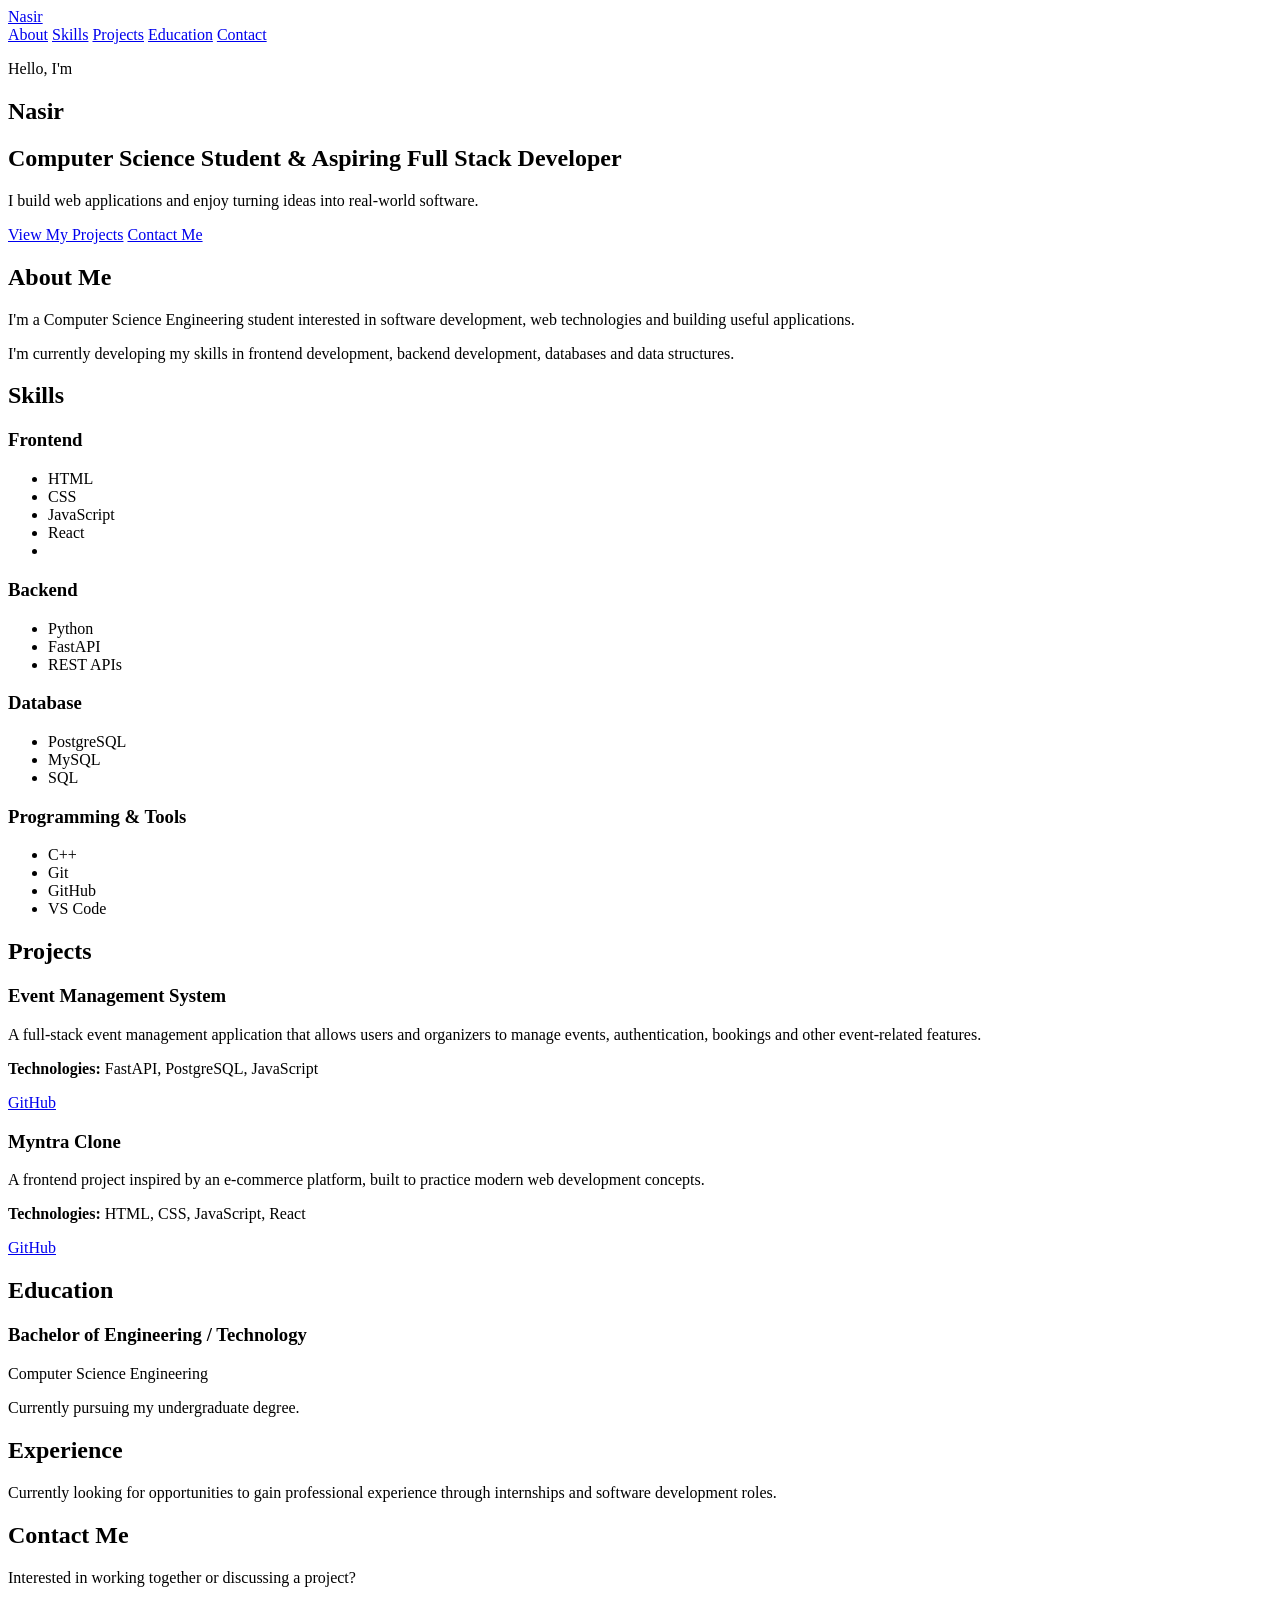
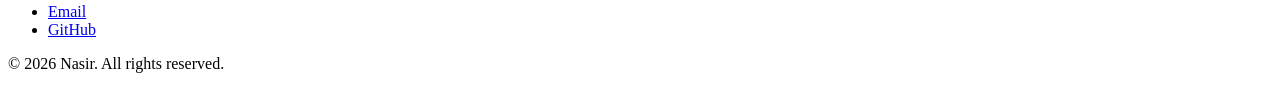
==== index.html @ 5a4107eb "created portfolio HTML structure" ====
<!DOCTYPE html>
<html lang="en">

<head>
    <meta charset="UTF-8">

    <meta name="viewport" content="width=device-width, initial-scale=1.0">

    <meta name="description"
        content="Nasir's personal portfolio website showcasing his skills, projects, education and experience.">

    <title>Nasir | Full Stack Developer</title>
</head>

<body>

    <!-- ================= HEADER ================= -->

    <header>

        <nav>

            <a href="#home">Nasir</a>

            <div>
                <a href="#about">About</a>
                <a href="#skills">Skills</a>
                <a href="#projects">Projects</a>
                <a href="#education">Education</a>
                <a href="#contact">Contact</a>
            </div>

        </nav>

    </header>


    <main>

        <!-- ================= HERO ================= -->

        <section id="home">

            <p>Hello, I'm</p>

            <h1>Nasir</h1>

            <h2>Computer Science Student & Aspiring Full Stack Developer</h2>

            <p>
                I build web applications and enjoy turning ideas into
                real-world software.
            </p>

            <a href="#projects">View My Projects</a>

            <a href="#contact">Contact Me</a>

        </section>


        <!-- ================= ABOUT ================= -->

        <section id="about">

            <h2>About Me</h2>

            <p>
                I'm a Computer Science Engineering student interested in
                software development, web technologies and building
                useful applications.
            </p>

            <p>
                I'm currently developing my skills in frontend development,
                backend development, databases and data structures.
            </p>

        </section>


        <!-- ================= SKILLS ================= -->

        <section id="skills">

            <h2>Skills</h2>

            <h3>Frontend</h3>

            <ul>
                <li>HTML</li>
                <li>CSS</li>
                <li>JavaScript</li>
                <li>React</li>
                <li></li>
            </ul>


            <h3>Backend</h3>

            <ul>
                <li>Python</li>
                <li>FastAPI</li>
                <li>REST APIs</li>
            </ul>


            <h3>Database</h3>

            <ul>
                <li>PostgreSQL</li>
                <li>MySQL</li>
                <li>SQL</li>
            </ul>


            <h3>Programming & Tools</h3>

            <ul>
                <li>C++</li>
                <li>Git</li>
                <li>GitHub</li>
                <li>VS Code</li>
            </ul>

        </section>


        <!-- ================= PROJECTS ================= -->

        <section id="projects">

            <h2>Projects</h2>


            <article>

                <h3>Event Management System</h3>

                <p>
                    A full-stack event management application that allows
                    users and organizers to manage events, authentication,
                    bookings and other event-related features.
                </p>

                <p>
                    <strong>Technologies:</strong>
                    FastAPI, PostgreSQL, JavaScript
                </p>

                <a href="#" target="_blank">GitHub</a>

            </article>



            <article>

                <h3>Myntra Clone</h3>

                <p>
                    A frontend project inspired by an e-commerce platform,
                    built to practice modern web development concepts.
                </p>

                <p>
                    <strong>Technologies:</strong>
                    HTML, CSS, JavaScript, React
                </p>

                <a href="#" target="_blank">GitHub</a>

            </article>

        </section>


        <!-- ================= EDUCATION ================= -->

        <section id="education">

            <h2>Education</h2>

            <article>

                <h3>Bachelor of Engineering / Technology</h3>

                <p>Computer Science Engineering</p>

                <p>
                    Currently pursuing my undergraduate degree.
                </p>

            </article>

        </section>


        <!-- ================= EXPERIENCE ================= -->

        <section id="experience">

            <h2>Experience</h2>

            <p>
                Currently looking for opportunities to gain professional
                experience through internships and software development roles.
            </p>

        </section>


        <!-- ================= CONTACT ================= -->

        <section id="contact">

            <h2>Contact Me</h2>

            <p>
                Interested in working together or discussing a project?
            </p>

            <ul>

                <li>
                    <a href="mailto:nsyousuf629@gmail.com">
                        Email
                    </a>
                </li>

                <li>
                    <a href="https://github.com/nasir6769" target="_blank">
                        GitHub
                    </a>
                </li>



            </ul>

        </section>

    </main>


    <!-- ================= FOOTER ================= -->

    <footer>

        <p>
            © 2026 Nasir. All rights reserved.
        </p>

    </footer>

</body>

</html>
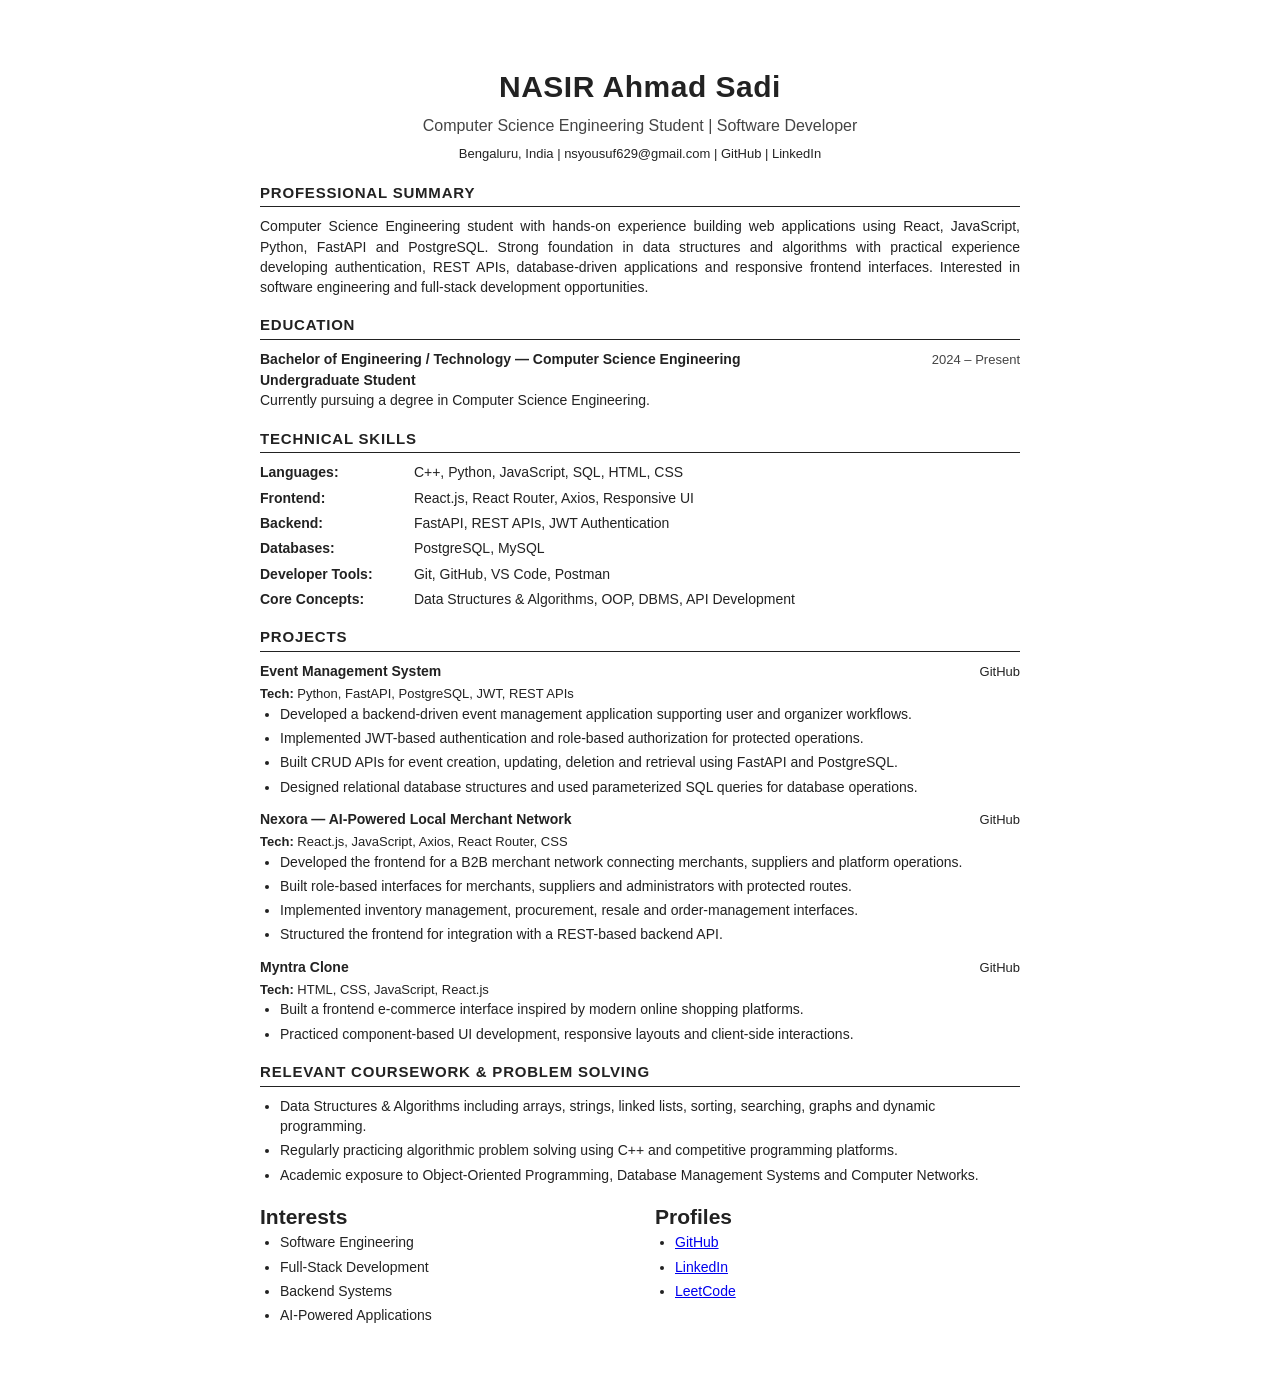
==== commit cb9105d2: "Create one-page resume" ====
--- a/index.html
+++ b/index.html
@@ -3,255 +3,511 @@
 
 <head>
     <meta charset="UTF-8">
-
     <meta name="viewport" content="width=device-width, initial-scale=1.0">
 
+    <title>Nasir Yousuf | Software Developer</title>
+
     <meta name="description"
-        content="Nasir's personal portfolio website showcasing his skills, projects, education and experience.">
-
-    <title>Nasir | Full Stack Developer</title>
+        content="Nasir Yousuf - Computer Science Engineering student and software developer.">
+
+    <style>
+        * {
+            margin: 0;
+            padding: 0;
+            box-sizing: border-box;
+        }
+
+        body {
+            font-family: Arial, Helvetica, sans-serif;
+            color: #222;
+            background: #fff;
+            line-height: 1.45;
+            font-size: 14px;
+        }
+
+        .resume {
+            width: 850px;
+            max-width: 95%;
+            margin: 30px auto;
+            padding: 35px 45px;
+        }
+
+        header {
+            text-align: center;
+            margin-bottom: 18px;
+        }
+
+        header h1 {
+            font-size: 30px;
+            margin-bottom: 5px;
+            letter-spacing: 0.5px;
+        }
+
+        header h2 {
+            font-size: 16px;
+            font-weight: normal;
+            margin-bottom: 8px;
+            color: #444;
+        }
+
+        .contact {
+            font-size: 13px;
+        }
+
+        .contact a {
+            color: #222;
+            text-decoration: none;
+        }
+
+        section {
+            margin-top: 17px;
+        }
+
+        section > h2 {
+            font-size: 15px;
+            text-transform: uppercase;
+            border-bottom: 1.5px solid #222;
+            padding-bottom: 3px;
+            margin-bottom: 9px;
+            letter-spacing: 0.8px;
+        }
+
+        .summary {
+            text-align: justify;
+        }
+
+        .education-header,
+        .project-header {
+            display: flex;
+            justify-content: space-between;
+            align-items: baseline;
+        }
+
+        .education-header h3,
+        .project-header h3 {
+            font-size: 14px;
+        }
+
+        .date {
+            font-size: 13px;
+            color: #444;
+        }
+
+        .institution {
+            font-weight: bold;
+        }
+
+        ul {
+            padding-left: 20px;
+        }
+
+        li {
+            margin-bottom: 4px;
+        }
+
+        .skills p {
+            margin-bottom: 5px;
+        }
+
+        .skills strong {
+            display: inline-block;
+            width: 150px;
+        }
+
+        .project {
+            margin-bottom: 12px;
+        }
+
+        .project-header a {
+            color: #222;
+            text-decoration: none;
+            font-size: 13px;
+        }
+
+        .project-tech {
+            margin-top: 3px;
+            font-size: 13px;
+        }
+
+        .project-tech strong {
+            font-weight: bold;
+        }
+
+        .two-column {
+            display: grid;
+            grid-template-columns: 1fr 1fr;
+            gap: 30px;
+        }
+
+        @media print {
+            body {
+                font-size: 12px;
+            }
+
+            .resume {
+                width: 100%;
+                max-width: none;
+                margin: 0;
+                padding: 20px 30px;
+            }
+
+            section {
+                margin-top: 12px;
+            }
+        }
+
+        @media (max-width: 700px) {
+            .resume {
+                padding: 20px;
+            }
+
+            .two-column {
+                grid-template-columns: 1fr;
+            }
+
+            .education-header,
+            .project-header {
+                flex-direction: column;
+            }
+        }
+    </style>
 </head>
 
 <body>
 
-    <!-- ================= HEADER ================= -->
-
-    <header>
-
-        <nav>
-
-            <a href="#home">Nasir</a>
-
-            <div>
-                <a href="#about">About</a>
-                <a href="#skills">Skills</a>
-                <a href="#projects">Projects</a>
-                <a href="#education">Education</a>
-                <a href="#contact">Contact</a>
-            </div>
-
-        </nav>
-
-    </header>
-
-
-    <main>
-
-        <!-- ================= HERO ================= -->
-
-        <section id="home">
-
-            <p>Hello, I'm</p>
-
-            <h1>Nasir</h1>
-
-            <h2>Computer Science Student & Aspiring Full Stack Developer</h2>
-
-            <p>
-                I build web applications and enjoy turning ideas into
-                real-world software.
-            </p>
-
-            <a href="#projects">View My Projects</a>
-
-            <a href="#contact">Contact Me</a>
+    <div class="resume">
+
+        <!-- ================= HEADER ================= -->
+
+        <header>
+
+            <h1>NASIR Ahmad Sadi</h1>
+
+            <h2>Computer Science Engineering Student | Software Developer</h2>
+
+            <div class="contact">
+                Bengaluru, India |
+                <a href="mailto:nsyousuf629@gmail.com">
+                    nsyousuf629@gmail.com
+                </a>
+                |
+                <a href="https://github.com/nasir6769" target="_blank">
+                    GitHub
+                </a>
+                |
+                <a href="https://linkedin.com/" target="_blank">
+                    LinkedIn
+                </a>
+            </div>
+
+        </header>
+
+
+        <!-- ================= SUMMARY ================= -->
+
+        <section>
+
+            <h2>Professional Summary</h2>
+
+            <p class="summary">
+                Computer Science Engineering student with hands-on experience
+                building web applications using React, JavaScript, Python,
+                FastAPI and PostgreSQL. Strong foundation in data structures
+                and algorithms with practical experience developing
+                authentication, REST APIs, database-driven applications and
+                responsive frontend interfaces. Interested in software
+                engineering and full-stack development opportunities.
+            </p>
 
         </section>
 
 
-        <!-- ================= ABOUT ================= -->
-
-        <section id="about">
-
-            <h2>About Me</h2>
-
-            <p>
-                I'm a Computer Science Engineering student interested in
-                software development, web technologies and building
-                useful applications.
-            </p>
-
-            <p>
-                I'm currently developing my skills in frontend development,
-                backend development, databases and data structures.
+        <!-- ================= EDUCATION ================= -->
+
+        <section>
+
+            <h2>Education</h2>
+
+            <div class="education-header">
+
+                <h3>
+                    Bachelor of Engineering / Technology —
+                    Computer Science Engineering
+                </h3>
+
+                <span class="date">
+                    2024 – Present
+                </span>
+
+            </div>
+
+            <p class="institution">
+                Undergraduate Student
+            </p>
+
+            <p>
+                Currently pursuing a degree in Computer Science Engineering.
             </p>
 
         </section>
 
 
-        <!-- ================= SKILLS ================= -->
-
-        <section id="skills">
-
-            <h2>Skills</h2>
-
-            <h3>Frontend</h3>
-
-            <ul>
-                <li>HTML</li>
-                <li>CSS</li>
-                <li>JavaScript</li>
-                <li>React</li>
-                <li></li>
-            </ul>
-
-
-            <h3>Backend</h3>
-
-            <ul>
-                <li>Python</li>
-                <li>FastAPI</li>
-                <li>REST APIs</li>
-            </ul>
-
-
-            <h3>Database</h3>
-
-            <ul>
-                <li>PostgreSQL</li>
-                <li>MySQL</li>
-                <li>SQL</li>
-            </ul>
-
-
-            <h3>Programming & Tools</h3>
-
-            <ul>
-                <li>C++</li>
-                <li>Git</li>
-                <li>GitHub</li>
-                <li>VS Code</li>
-            </ul>
+        <!-- ================= TECHNICAL SKILLS ================= -->
+
+        <section class="skills">
+
+            <h2>Technical Skills</h2>
+
+            <p>
+                <strong>Languages:</strong>
+                C++, Python, JavaScript, SQL, HTML, CSS
+            </p>
+
+            <p>
+                <strong>Frontend:</strong>
+                React.js, React Router, Axios, Responsive UI
+            </p>
+
+            <p>
+                <strong>Backend:</strong>
+                FastAPI, REST APIs, JWT Authentication
+            </p>
+
+            <p>
+                <strong>Databases:</strong>
+                PostgreSQL, MySQL
+            </p>
+
+            <p>
+                <strong>Developer Tools:</strong>
+                Git, GitHub, VS Code, Postman
+            </p>
+
+            <p>
+                <strong>Core Concepts:</strong>
+                Data Structures & Algorithms, OOP, DBMS, API Development
+            </p>
 
         </section>
 
 
         <!-- ================= PROJECTS ================= -->
 
-        <section id="projects">
+        <section>
 
             <h2>Projects</h2>
 
 
-            <article>
-
-                <h3>Event Management System</h3>
-
-                <p>
-                    A full-stack event management application that allows
-                    users and organizers to manage events, authentication,
-                    bookings and other event-related features.
-                </p>
-
-                <p>
-                    <strong>Technologies:</strong>
-                    FastAPI, PostgreSQL, JavaScript
-                </p>
-
-                <a href="#" target="_blank">GitHub</a>
-
-            </article>
-
-
-
-            <article>
-
-                <h3>Myntra Clone</h3>
-
-                <p>
-                    A frontend project inspired by an e-commerce platform,
-                    built to practice modern web development concepts.
-                </p>
-
-                <p>
-                    <strong>Technologies:</strong>
-                    HTML, CSS, JavaScript, React
-                </p>
-
-                <a href="#" target="_blank">GitHub</a>
-
-            </article>
-
-        </section>
-
-
-        <!-- ================= EDUCATION ================= -->
-
-        <section id="education">
-
-            <h2>Education</h2>
-
-            <article>
-
-                <h3>Bachelor of Engineering / Technology</h3>
-
-                <p>Computer Science Engineering</p>
-
-                <p>
-                    Currently pursuing my undergraduate degree.
-                </p>
-
-            </article>
-
-        </section>
-
-
-        <!-- ================= EXPERIENCE ================= -->
-
-        <section id="experience">
-
-            <h2>Experience</h2>
-
-            <p>
-                Currently looking for opportunities to gain professional
-                experience through internships and software development roles.
-            </p>
-
-        </section>
-
-
-        <!-- ================= CONTACT ================= -->
-
-        <section id="contact">
-
-            <h2>Contact Me</h2>
-
-            <p>
-                Interested in working together or discussing a project?
-            </p>
-
-            <ul>
-
-                <li>
-                    <a href="mailto:nsyousuf629@gmail.com">
-                        Email
-                    </a>
-                </li>
-
-                <li>
+            <!-- EVENT MANAGEMENT -->
+
+            <div class="project">
+
+                <div class="project-header">
+
+                    <h3>Event Management System</h3>
+
                     <a href="https://github.com/nasir6769" target="_blank">
                         GitHub
                     </a>
+
+                </div>
+
+                <p class="project-tech">
+                    <strong>Tech:</strong>
+                    Python, FastAPI, PostgreSQL, JWT, REST APIs
+                </p>
+
+                <ul>
+
+                    <li>
+                        Developed a backend-driven event management
+                        application supporting user and organizer workflows.
+                    </li>
+
+                    <li>
+                        Implemented JWT-based authentication and
+                        role-based authorization for protected operations.
+                    </li>
+
+                    <li>
+                        Built CRUD APIs for event creation, updating,
+                        deletion and retrieval using FastAPI and PostgreSQL.
+                    </li>
+
+                    <li>
+                        Designed relational database structures and used
+                        parameterized SQL queries for database operations.
+                    </li>
+
+                </ul>
+
+            </div>
+
+
+            <!-- NEXORA -->
+
+            <div class="project">
+
+                <div class="project-header">
+
+                    <h3>Nexora — AI-Powered Local Merchant Network</h3>
+
+                    <a href="https://github.com/nasir6769/Nexora" target="_blank">
+                        GitHub
+                    </a>
+
+                </div>
+
+                <p class="project-tech">
+                    <strong>Tech:</strong>
+                    React.js, JavaScript, Axios, React Router, CSS
+                </p>
+
+                <ul>
+
+                    <li>
+                        Developed the frontend for a B2B merchant network
+                        connecting merchants, suppliers and platform
+                        operations.
+                    </li>
+
+                    <li>
+                        Built role-based interfaces for merchants,
+                        suppliers and administrators with protected routes.
+                    </li>
+
+                    <li>
+                        Implemented inventory management, procurement,
+                        resale and order-management interfaces.
+                    </li>
+
+                    <li>
+                        Structured the frontend for integration with a
+                        REST-based backend API.
+                    </li>
+
+                </ul>
+
+            </div>
+
+
+            <!-- MYNTRA -->
+
+            <div class="project">
+
+                <div class="project-header">
+
+                    <h3>Myntra Clone</h3>
+
+                    <a href="https://github.com/nasir6769" target="_blank">
+                        GitHub
+                    </a>
+
+                </div>
+
+                <p class="project-tech">
+                    <strong>Tech:</strong>
+                    HTML, CSS, JavaScript, React.js
+                </p>
+
+                <ul>
+
+                    <li>
+                        Built a frontend e-commerce interface inspired by
+                        modern online shopping platforms.
+                    </li>
+
+                    <li>
+                        Practiced component-based UI development,
+                        responsive layouts and client-side interactions.
+                    </li>
+
+                </ul>
+
+            </div>
+
+        </section>
+
+
+        <!-- ================= DSA / COURSEWORK ================= -->
+
+        <section>
+
+            <h2>Relevant Coursework & Problem Solving</h2>
+
+            <ul>
+
+                <li>
+                    Data Structures & Algorithms including arrays, strings,
+                    linked lists, sorting, searching, graphs and dynamic
+                    programming.
                 </li>
 
-
+                <li>
+                    Regularly practicing algorithmic problem solving using
+                    C++ and competitive programming platforms.
+                </li>
+
+                <li>
+                    Academic exposure to Object-Oriented Programming,
+                    Database Management Systems and Computer Networks.
+                </li>
 
             </ul>
 
         </section>
 
-    </main>
-
-
-    <!-- ================= FOOTER ================= -->
-
-    <footer>
-
-        <p>
-            © 2026 Nasir. All rights reserved.
-        </p>
-
-    </footer>
+
+        <!-- ================= ADDITIONAL ================= -->
+
+        <section class="two-column">
+
+            <div>
+
+                <h2>Interests</h2>
+
+                <ul>
+                    <li>Software Engineering</li>
+                    <li>Full-Stack Development</li>
+                    <li>Backend Systems</li>
+                    <li>AI-Powered Applications</li>
+                </ul>
+
+            </div>
+
+
+            <div>
+
+                <h2>Profiles</h2>
+
+                <ul>
+
+                    <li>
+                        <a href="https://github.com/nasir6769" target="_blank">
+                            GitHub
+                        </a>
+                    </li>
+
+                    <li>
+                        <a href="#" target="_blank">
+                            LinkedIn
+                        </a>
+                    </li>
+
+                    <li>
+                        <a href="#" target="_blank">
+                            LeetCode
+                        </a>
+                    </li>
+
+                </ul>
+
+            </div>
+
+        </section>
+
+
+    </div>
 
 </body>
 
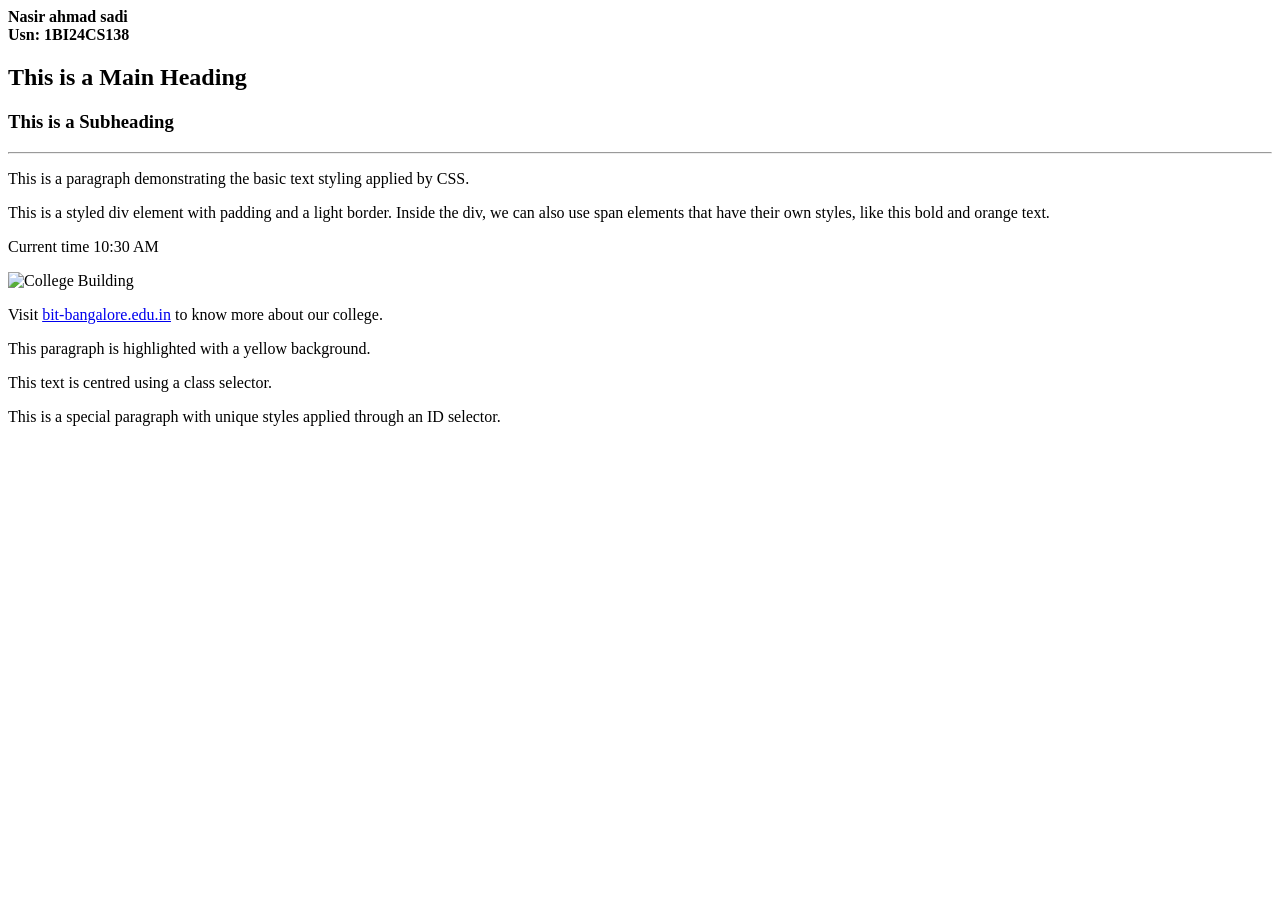
==== commit b4172a6b: "lab3 html" ====
--- a/index.html
+++ b/index.html
@@ -1,514 +1,47 @@
 <!DOCTYPE html>
-<html lang="en">
-
+<html>
 <head>
-    <meta charset="UTF-8">
-    <meta name="viewport" content="width=device-width, initial-scale=1.0">
-
-    <title>Nasir Yousuf | Software Developer</title>
-
-    <meta name="description"
-        content="Nasir Yousuf - Computer Science Engineering student and software developer.">
-
-    <style>
-        * {
-            margin: 0;
-            padding: 0;
-            box-sizing: border-box;
-        }
-
-        body {
-            font-family: Arial, Helvetica, sans-serif;
-            color: #222;
-            background: #fff;
-            line-height: 1.45;
-            font-size: 14px;
-        }
-
-        .resume {
-            width: 850px;
-            max-width: 95%;
-            margin: 30px auto;
-            padding: 35px 45px;
-        }
-
-        header {
-            text-align: center;
-            margin-bottom: 18px;
-        }
-
-        header h1 {
-            font-size: 30px;
-            margin-bottom: 5px;
-            letter-spacing: 0.5px;
-        }
-
-        header h2 {
-            font-size: 16px;
-            font-weight: normal;
-            margin-bottom: 8px;
-            color: #444;
-        }
-
-        .contact {
-            font-size: 13px;
-        }
-
-        .contact a {
-            color: #222;
-            text-decoration: none;
-        }
-
-        section {
-            margin-top: 17px;
-        }
-
-        section > h2 {
-            font-size: 15px;
-            text-transform: uppercase;
-            border-bottom: 1.5px solid #222;
-            padding-bottom: 3px;
-            margin-bottom: 9px;
-            letter-spacing: 0.8px;
-        }
-
-        .summary {
-            text-align: justify;
-        }
-
-        .education-header,
-        .project-header {
-            display: flex;
-            justify-content: space-between;
-            align-items: baseline;
-        }
-
-        .education-header h3,
-        .project-header h3 {
-            font-size: 14px;
-        }
-
-        .date {
-            font-size: 13px;
-            color: #444;
-        }
-
-        .institution {
-            font-weight: bold;
-        }
-
-        ul {
-            padding-left: 20px;
-        }
-
-        li {
-            margin-bottom: 4px;
-        }
-
-        .skills p {
-            margin-bottom: 5px;
-        }
-
-        .skills strong {
-            display: inline-block;
-            width: 150px;
-        }
-
-        .project {
-            margin-bottom: 12px;
-        }
-
-        .project-header a {
-            color: #222;
-            text-decoration: none;
-            font-size: 13px;
-        }
-
-        .project-tech {
-            margin-top: 3px;
-            font-size: 13px;
-        }
-
-        .project-tech strong {
-            font-weight: bold;
-        }
-
-        .two-column {
-            display: grid;
-            grid-template-columns: 1fr 1fr;
-            gap: 30px;
-        }
-
-        @media print {
-            body {
-                font-size: 12px;
-            }
-
-            .resume {
-                width: 100%;
-                max-width: none;
-                margin: 0;
-                padding: 20px 30px;
-            }
-
-            section {
-                margin-top: 12px;
-            }
-        }
-
-        @media (max-width: 700px) {
-            .resume {
-                padding: 20px;
-            }
-
-            .two-column {
-                grid-template-columns: 1fr;
-            }
-
-            .education-header,
-            .project-header {
-                flex-direction: column;
-            }
-        }
-    </style>
+    <title>My First Web Page</title>
+    <link rel="stylesheet" href="style.css">
 </head>
-
 <body>
 
-    <div class="resume">
+    <b>Nasir ahmad sadi</b><br>
+    <b>Usn: 1BI24CS138</b>
 
-        <!-- ================= HEADER ================= -->
+    <h2>This is a Main Heading</h2>
+    <h3>This is a Subheading</h3>
 
-        <header>
+    <hr>
 
-            <h1>NASIR Ahmad Sadi</h1>
+    <p>This is a paragraph demonstrating the basic text styling applied by CSS.</p>
 
-            <h2>Computer Science Engineering Student | Software Developer</h2>
-
-            <div class="contact">
-                Bengaluru, India |
-                <a href="mailto:nsyousuf629@gmail.com">
-                    nsyousuf629@gmail.com
-                </a>
-                |
-                <a href="https://github.com/nasir6769" target="_blank">
-                    GitHub
-                </a>
-                |
-                <a href="https://linkedin.com/" target="_blank">
-                    LinkedIn
-                </a>
-            </div>
-
-        </header>
-
-
-        <!-- ================= SUMMARY ================= -->
-
-        <section>
-
-            <h2>Professional Summary</h2>
-
-            <p class="summary">
-                Computer Science Engineering student with hands-on experience
-                building web applications using React, JavaScript, Python,
-                FastAPI and PostgreSQL. Strong foundation in data structures
-                and algorithms with practical experience developing
-                authentication, REST APIs, database-driven applications and
-                responsive frontend interfaces. Interested in software
-                engineering and full-stack development opportunities.
-            </p>
-
-        </section>
-
-
-        <!-- ================= EDUCATION ================= -->
-
-        <section>
-
-            <h2>Education</h2>
-
-            <div class="education-header">
-
-                <h3>
-                    Bachelor of Engineering / Technology —
-                    Computer Science Engineering
-                </h3>
-
-                <span class="date">
-                    2024 – Present
-                </span>
-
-            </div>
-
-            <p class="institution">
-                Undergraduate Student
-            </p>
-
-            <p>
-                Currently pursuing a degree in Computer Science Engineering.
-            </p>
-
-        </section>
-
-
-        <!-- ================= TECHNICAL SKILLS ================= -->
-
-        <section class="skills">
-
-            <h2>Technical Skills</h2>
-
-            <p>
-                <strong>Languages:</strong>
-                C++, Python, JavaScript, SQL, HTML, CSS
-            </p>
-
-            <p>
-                <strong>Frontend:</strong>
-                React.js, React Router, Axios, Responsive UI
-            </p>
-
-            <p>
-                <strong>Backend:</strong>
-                FastAPI, REST APIs, JWT Authentication
-            </p>
-
-            <p>
-                <strong>Databases:</strong>
-                PostgreSQL, MySQL
-            </p>
-
-            <p>
-                <strong>Developer Tools:</strong>
-                Git, GitHub, VS Code, Postman
-            </p>
-
-            <p>
-                <strong>Core Concepts:</strong>
-                Data Structures & Algorithms, OOP, DBMS, API Development
-            </p>
-
-        </section>
-
-
-        <!-- ================= PROJECTS ================= -->
-
-        <section>
-
-            <h2>Projects</h2>
-
-
-            <!-- EVENT MANAGEMENT -->
-
-            <div class="project">
-
-                <div class="project-header">
-
-                    <h3>Event Management System</h3>
-
-                    <a href="https://github.com/nasir6769" target="_blank">
-                        GitHub
-                    </a>
-
-                </div>
-
-                <p class="project-tech">
-                    <strong>Tech:</strong>
-                    Python, FastAPI, PostgreSQL, JWT, REST APIs
-                </p>
-
-                <ul>
-
-                    <li>
-                        Developed a backend-driven event management
-                        application supporting user and organizer workflows.
-                    </li>
-
-                    <li>
-                        Implemented JWT-based authentication and
-                        role-based authorization for protected operations.
-                    </li>
-
-                    <li>
-                        Built CRUD APIs for event creation, updating,
-                        deletion and retrieval using FastAPI and PostgreSQL.
-                    </li>
-
-                    <li>
-                        Designed relational database structures and used
-                        parameterized SQL queries for database operations.
-                    </li>
-
-                </ul>
-
-            </div>
-
-
-            <!-- NEXORA -->
-
-            <div class="project">
-
-                <div class="project-header">
-
-                    <h3>Nexora — AI-Powered Local Merchant Network</h3>
-
-                    <a href="https://github.com/nasir6769/Nexora" target="_blank">
-                        GitHub
-                    </a>
-
-                </div>
-
-                <p class="project-tech">
-                    <strong>Tech:</strong>
-                    React.js, JavaScript, Axios, React Router, CSS
-                </p>
-
-                <ul>
-
-                    <li>
-                        Developed the frontend for a B2B merchant network
-                        connecting merchants, suppliers and platform
-                        operations.
-                    </li>
-
-                    <li>
-                        Built role-based interfaces for merchants,
-                        suppliers and administrators with protected routes.
-                    </li>
-
-                    <li>
-                        Implemented inventory management, procurement,
-                        resale and order-management interfaces.
-                    </li>
-
-                    <li>
-                        Structured the frontend for integration with a
-                        REST-based backend API.
-                    </li>
-
-                </ul>
-
-            </div>
-
-
-            <!-- MYNTRA -->
-
-            <div class="project">
-
-                <div class="project-header">
-
-                    <h3>Myntra Clone</h3>
-
-                    <a href="https://github.com/nasir6769" target="_blank">
-                        GitHub
-                    </a>
-
-                </div>
-
-                <p class="project-tech">
-                    <strong>Tech:</strong>
-                    HTML, CSS, JavaScript, React.js
-                </p>
-
-                <ul>
-
-                    <li>
-                        Built a frontend e-commerce interface inspired by
-                        modern online shopping platforms.
-                    </li>
-
-                    <li>
-                        Practiced component-based UI development,
-                        responsive layouts and client-side interactions.
-                    </li>
-
-                </ul>
-
-            </div>
-
-        </section>
-
-
-        <!-- ================= DSA / COURSEWORK ================= -->
-
-        <section>
-
-            <h2>Relevant Coursework & Problem Solving</h2>
-
-            <ul>
-
-                <li>
-                    Data Structures & Algorithms including arrays, strings,
-                    linked lists, sorting, searching, graphs and dynamic
-                    programming.
-                </li>
-
-                <li>
-                    Regularly practicing algorithmic problem solving using
-                    C++ and competitive programming platforms.
-                </li>
-
-                <li>
-                    Academic exposure to Object-Oriented Programming,
-                    Database Management Systems and Computer Networks.
-                </li>
-
-            </ul>
-
-        </section>
-
-
-        <!-- ================= ADDITIONAL ================= -->
-
-        <section class="two-column">
-
-            <div>
-
-                <h2>Interests</h2>
-
-                <ul>
-                    <li>Software Engineering</li>
-                    <li>Full-Stack Development</li>
-                    <li>Backend Systems</li>
-                    <li>AI-Powered Applications</li>
-                </ul>
-
-            </div>
-
-
-            <div>
-
-                <h2>Profiles</h2>
-
-                <ul>
-
-                    <li>
-                        <a href="https://github.com/nasir6769" target="_blank">
-                            GitHub
-                        </a>
-                    </li>
-
-                    <li>
-                        <a href="#" target="_blank">
-                            LinkedIn
-                        </a>
-                    </li>
-
-                    <li>
-                        <a href="#" target="_blank">
-                            LeetCode
-                        </a>
-                    </li>
-
-                </ul>
-
-            </div>
-
-        </section>
-
-
+    <div>
+        This is a styled div element with padding and a light border.
+        Inside the div, we can also use span elements that have their own styles,
+        like this <span>bold and orange text</span>.
     </div>
 
+    <p>Current time <time>10:30 AM</time></p>
+
+    <img src="college.jpg" alt="College Building" width="350">
+
+    <p>
+        Visit <a href="https://bit-bangalore.edu.in">bit-bangalore.edu.in</a>
+        to know more about our college.
+    </p>
+
+    <p class="highlight">
+        This paragraph is highlighted with a yellow background.
+    </p>
+
+    <p class="center">
+        This text is centred using a class selector.
+    </p>
+
+    <p id="special">
+        This is a special paragraph with unique styles applied through an ID selector.
+    </p>
+
 </body>
-
-</html>+</html>
